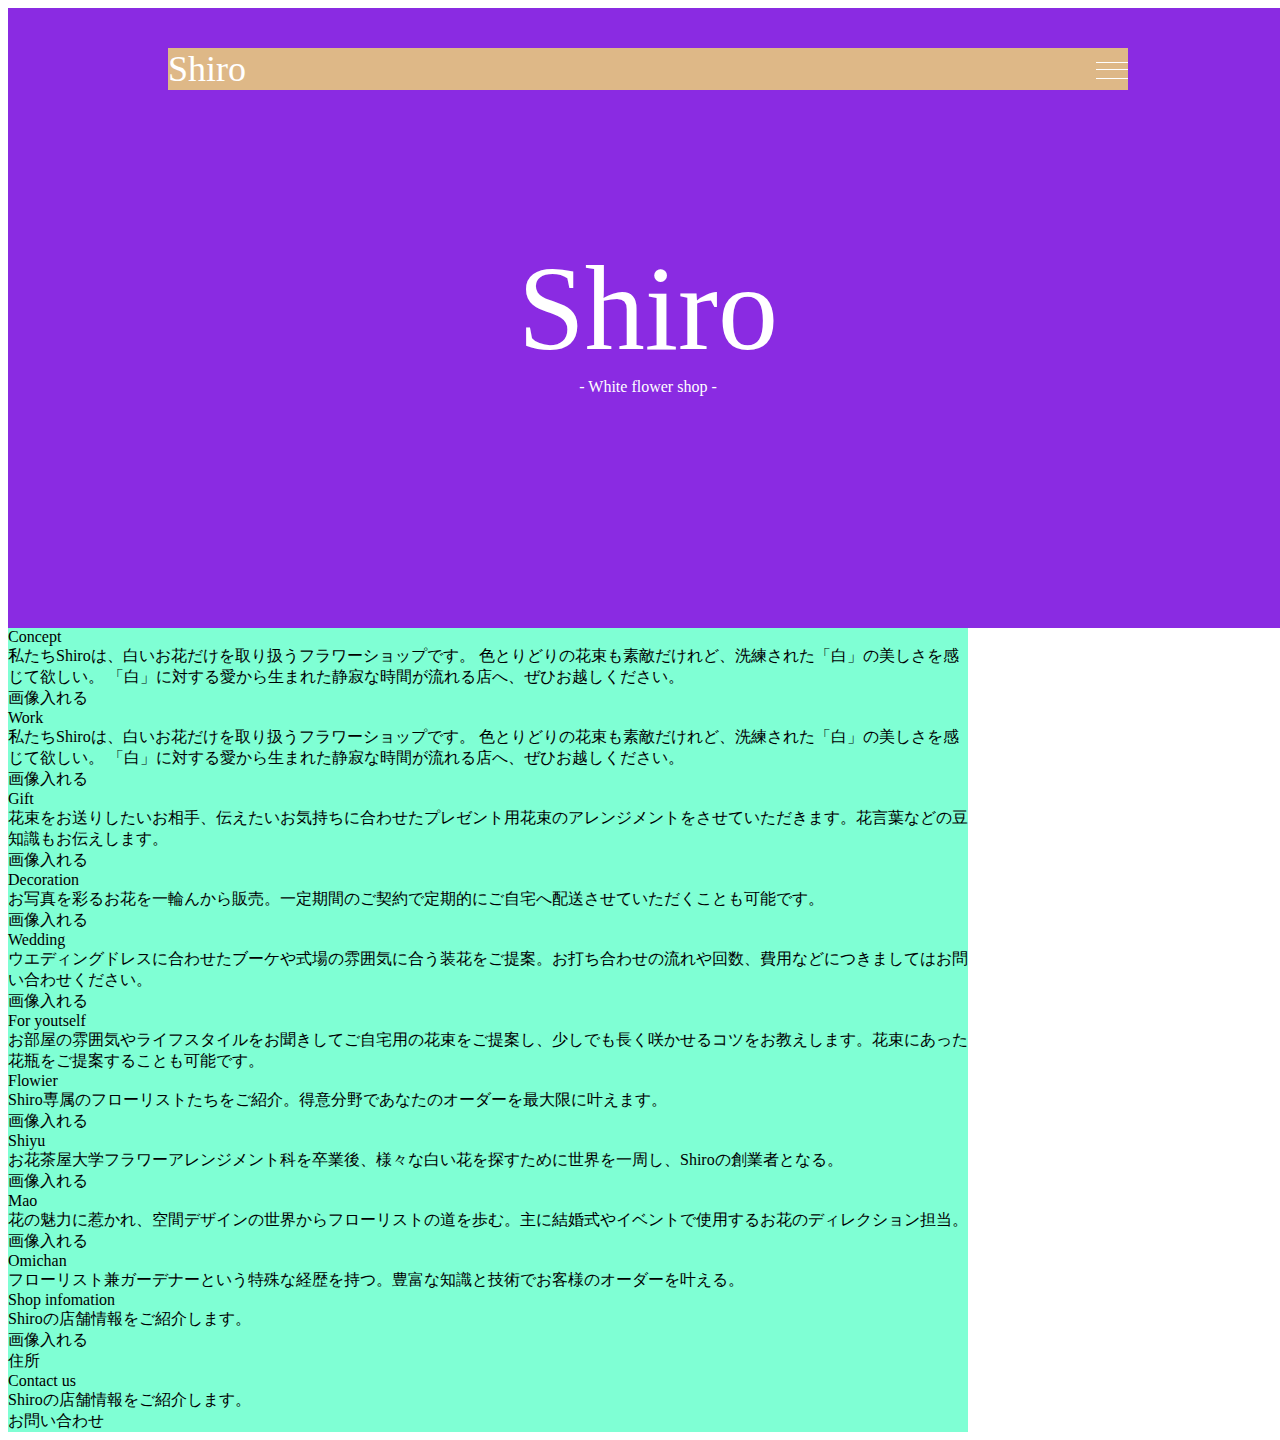
==== web_design_210320/index.html @ e484eb66 "commit" ====
<!DOCTYPE html>
<html lang="ja">
<head>
  <meta charset="UTF-8">
  <meta http-equiv="X-UA-Compatible" content="IE=edge">
  <meta name="viewport" content="width=device-width, initial-scale=1.0">
  <link rel="stylesheet" href="index.css">
  <title>white flowershop</title>
</head>
<body>
  <div class="header">
    <div class="header_menu">
      <div class="menu_logo">Shiro</div>
      <div class="menu_hamburger_menu">
        <span class="hamburger_menu_line"></span>
      </div>
    </div>
    
    <div class="header_title">
      Shiro
    </div>
    <div class="header_subtitle">
      - White flower shop -
    </div>
  </div>

  <div class="contents">

    <div class="content">
      <div class="concept">
        <div class="concept_title">
          Concept
        </div>
        <div class="concept_info">
          私たちShiroは、白いお花だけを取り扱うフラワーショップです。
          色とりどりの花束も素敵だけれど、洗練された「白」の美しさを感じて欲しい。
          「白」に対する愛から生まれた静寂な時間が流れる店へ、ぜひお越しください。
        </div>
        <div class="concept_image">
          画像入れる
        </div>
      </div>
    </div>

    <div class="content">
      <div class="work">
        <div class="work_title">
          Work
        </div>
        <div class="work_info">
          私たちShiroは、白いお花だけを取り扱うフラワーショップです。
          色とりどりの花束も素敵だけれど、洗練された「白」の美しさを感じて欲しい。
          「白」に対する愛から生まれた静寂な時間が流れる店へ、ぜひお越しください。
        </div>

        <div class="work_content">
          <div class="work_content_image">
            画像入れる
          </div>
          <div class="work_content_title">
            Gift
          </div>
          <div class="work content_info">
            花束をお送りしたいお相手、伝えたいお気持ちに合わせたプレゼント用花束のアレンジメントをさせていただきます。花言葉などの豆知識もお伝えします。
          </div>
        </div>

        <div class="work_content">
          <div class="work_content_image">
            画像入れる
          </div>
          <div class="work_content_title">
            Decoration
          </div>
          <div class="work content_info">
            お写真を彩るお花を一輪んから販売。一定期間のご契約で定期的にご自宅へ配送させていただくことも可能です。
          </div>
        </div>

        <div class="work_content">
          <div class="work_content_image">
            画像入れる
          </div>
          <div class="work_content_title">
            Wedding
          </div>
          <div class="work content_info">
            ウエディングドレスに合わせたブーケや式場の雰囲気に合う装花をご提案。お打ち合わせの流れや回数、費用などにつきましてはお問い合わせください。
          </div>
        </div>

        <div class="work_content">
          <div class="work_content_image">
            画像入れる
          </div>
          <div class="work_content_title">
            For youtself
          </div>
          <div class="work content_info">
             お部屋の雰囲気やライフスタイルをお聞きしてご自宅用の花束をご提案し、少しでも長く咲かせるコツをお教えします。花束にあった花瓶をご提案することも可能です。
          </div>
        </div>

      </div>
    </div>

    <div class="content">
      <div class="florist">
        <div class="florist_title">
          Flowier
        </div>
        <div class="florist_info">
          Shiro専属のフローリストたちをご紹介。得意分野であなたのオーダーを最大限に叶えます。

        <div class="florist_content">
          <div class="florist_content_image">
            画像入れる
          </div>
          <div class="florist_content_name">
            Shiyu
          </div>
          <div class="florist_content_info">
            お花茶屋大学フラワーアレンジメント科を卒業後、様々な白い花を探すために世界を一周し、Shiroの創業者となる。
          </div>
        </div>

        <div class="florist_content">
          <div class="florist_content_image">
            画像入れる
          </div>
          <div class="florist_content_name">
            Mao
          </div>
          <div class="florist_content_info">
            花の魅力に惹かれ、空間デザインの世界からフローリストの道を歩む。主に結婚式やイベントで使用するお花のディレクション担当。
          </div>
        </div>

        <div class="florist_content">
          <div class="florist_content_image">
            画像入れる
          </div>
          <div class="florist_content_name">
            Omichan
          </div>
          <div class="florist_content_info">
             フローリスト兼ガーデナーという特殊な経歴を持つ。豊富な知識と技術でお客様のオーダーを叶える。
          </div>
        </div>

      </div>
    </div>

    <div class="content">
      <div class="shop_infomation">
        <div class="shop_infomation_title">
          Shop infomation
        </div>
        <div class="shop_infomation_info">
          Shiroの店舗情報をご紹介します。
        </div>
        <div class="shop_infomaiton_image">
          画像入れる
        </div>
        <div class="shop_infomation_data">
          住所
        </div>
      </div>
    </div>

    <div class="content">
      <div class="contact">
        <div class="contact_title">
          Contact us
        </div>
        <div class="contact_info">
          Shiroの店舗情報をご紹介します。
        </div>
        <div class="contact_btn">
          お問い合わせ
        </div>
      </div>
    </div>

  </div>
  
</body>
</html>
---- web_design_210320/index.css ----
body{}

/* ヘッダー部分 */
.header{
  width :1280px;
  height: 620px;
  background-color: blueviolet;
  display: flex;
  justify-content: center;
  align-items: center;
  flex-direction: column;

  position: relative;

  color:#ffffff;
}
.header_menu{
  background-color: burlywood;
  width: 960px;
  font-size: 36px;
  justify-content: space-between;

  position: absolute;
  top: 40px;
  left: 160px;
}

.hamburger_menu_line,
.hamburger_menu_line::before,
.hamburger_menu_line::after {
  position: absolute; 
  right: 0; 
  display: block;
  width: 32px;
  height: 1px;
  background: #fff;
}

.hamburger_menu_line::before,
.hamburger_menu_line::after {
  content: "";
}

.hamburger_menu_line {
  top: 50%;
}

.hamburger_menu_line::before {
  top: calc(50% - 8px);
}

.hamburger_menu_line::after {
  top: calc(50% + 8px);
}


.header_title{
  font-size: 120px;
}
.header_subtitle{
  font-size: 16px;
}




.contents{
}
.content{
  width: 960px;
  background-color: aquamarine;
}
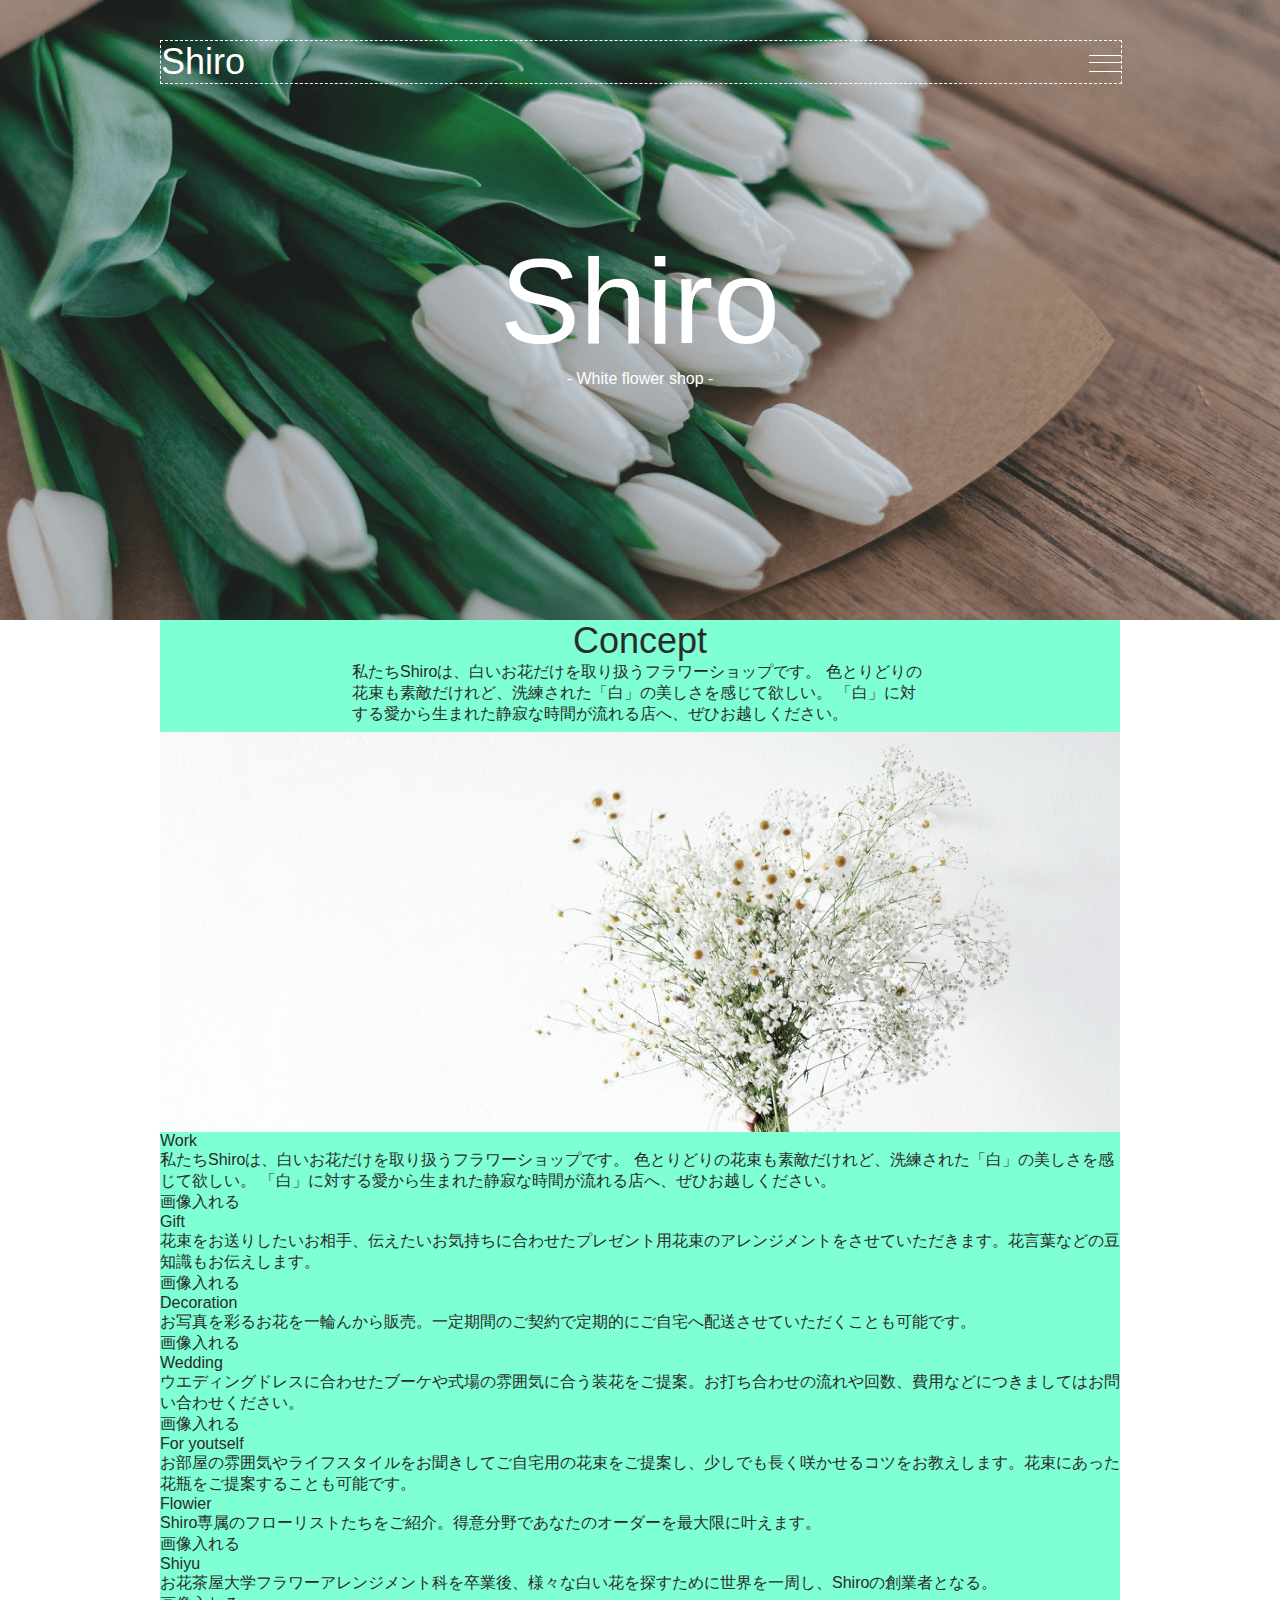
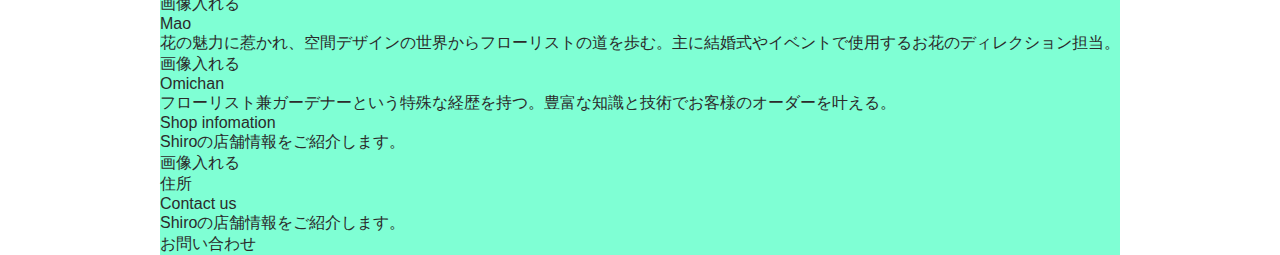
==== commit 1fc3f92e: "commit" ====
--- a/web_design_210320/index.html
+++ b/web_design_210320/index.html
@@ -37,7 +37,6 @@
           「白」に対する愛から生まれた静寂な時間が流れる店へ、ぜひお越しください。
         </div>
         <div class="concept_image">
-          画像入れる
         </div>
       </div>
     </div>
--- a/web_design_210320/index.css
+++ b/web_design_210320/index.css
@@ -1,10 +1,33 @@
-body{}
+/* リセットCSS */
+body {
+  margin: 0;
+  font-family: sans-serif;
+  font-size: 16px;
+  color: #2b2b2b;
+}
+
+h1, h2, h3, p {
+  margin: 0;
+  padding: 0;
+}
+
+a {
+  color: #2b2b2b;
+  text-decoration: none;
+}
+
+
+body{
+  width: 1280px;
+}
+
+
 
 /* ヘッダー部分 */
 .header{
   width :1280px;
   height: 620px;
-  background-color: blueviolet;
+  background-image: url(image/header.png);
   display: flex;
   justify-content: center;
   align-items: center;
@@ -15,10 +38,9 @@
   color:#ffffff;
 }
 .header_menu{
-  background-color: burlywood;
   width: 960px;
   font-size: 36px;
-  justify-content: space-between;
+  border: 1px dashed #ffffff;
 
   position: absolute;
   top: 40px;
@@ -63,10 +85,37 @@
 
 
 
-
+/* コンテンツ部 */
 .contents{
+  display: flex;
+  flex-direction: column;
+  align-items: center;
 }
 .content{
   width: 960px;
   background-color: aquamarine;
-}+}
+
+/* concept部 */
+.concept{
+  display: flex;
+  flex-direction: column;
+  justify-content: center;
+  align-items: center;
+  
+}
+.concept_title{
+  font-size: 36px;
+}
+
+.concept_info{
+  font-size: 16px;
+  width: 576px;
+  height: 70px;
+}
+
+.concept_image{
+  background-image: url(image/concept.png);
+  width: 960px;
+  height: 400px;
+}
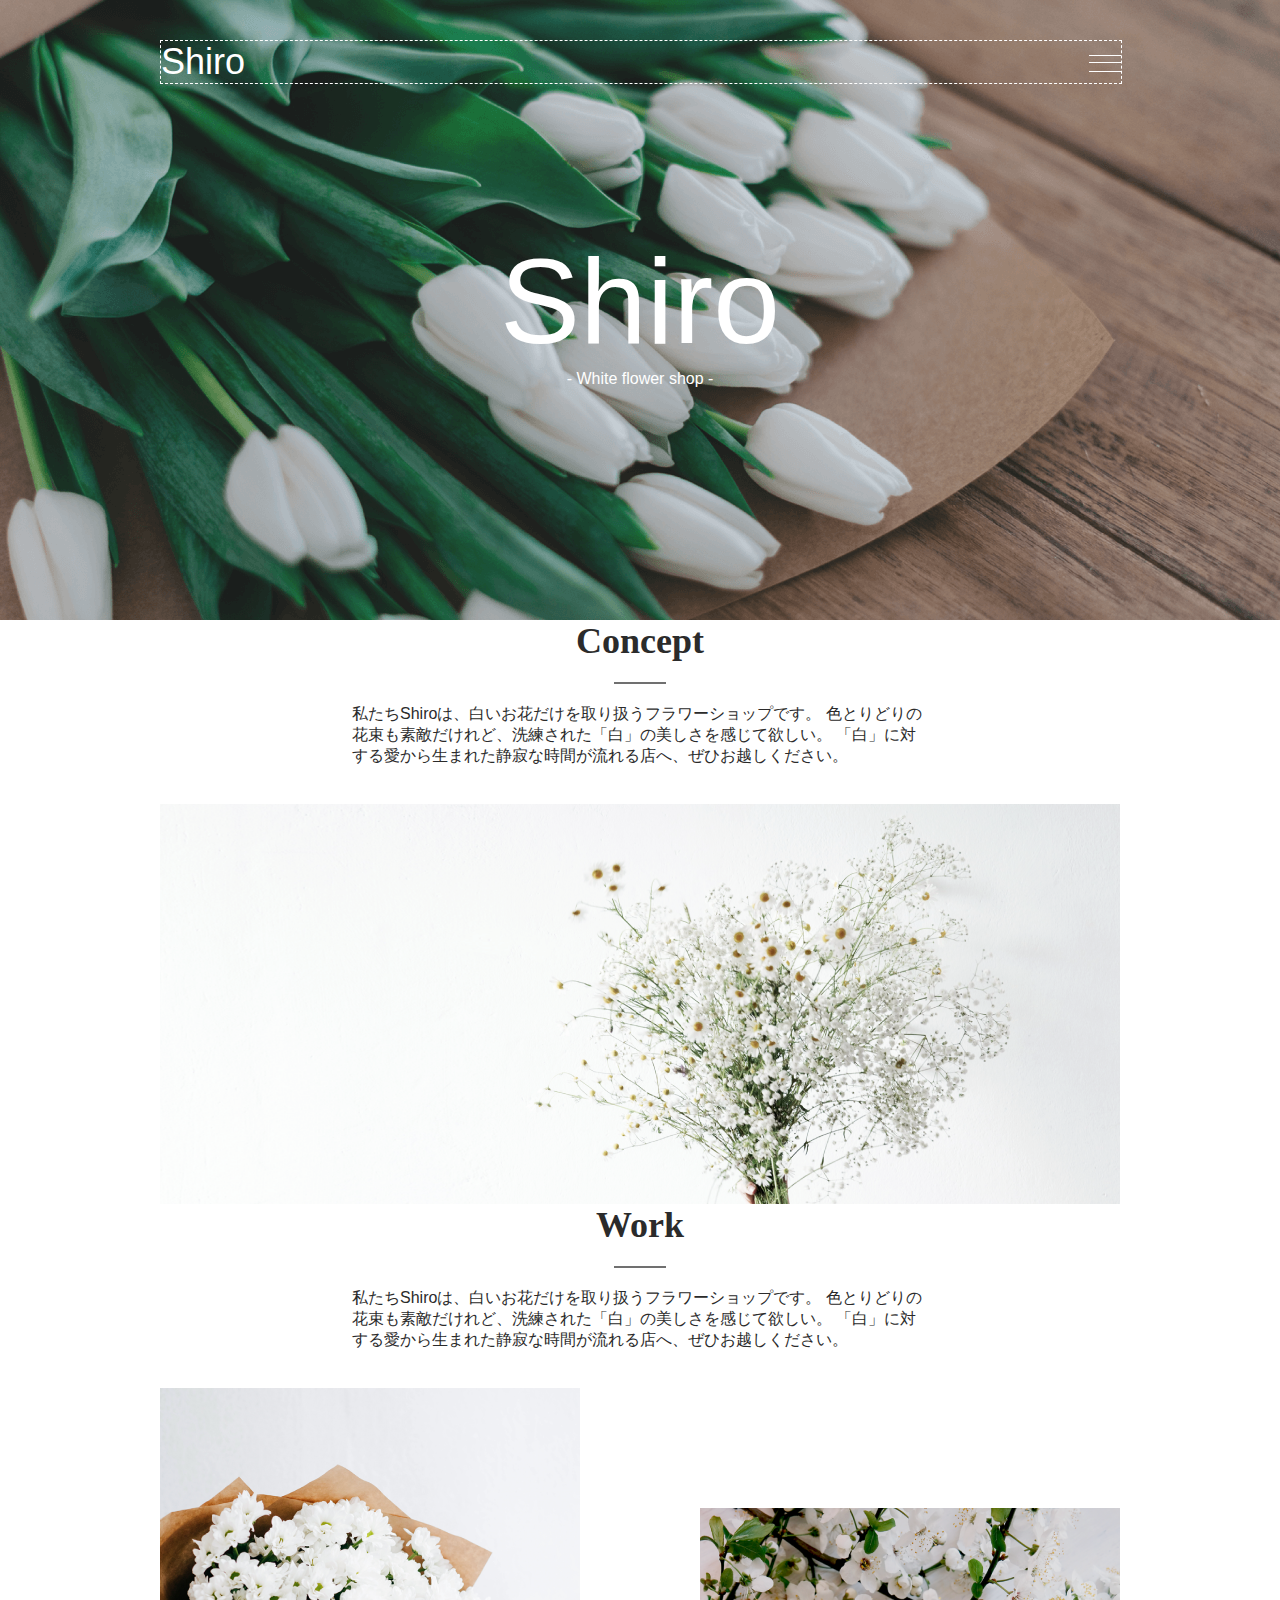
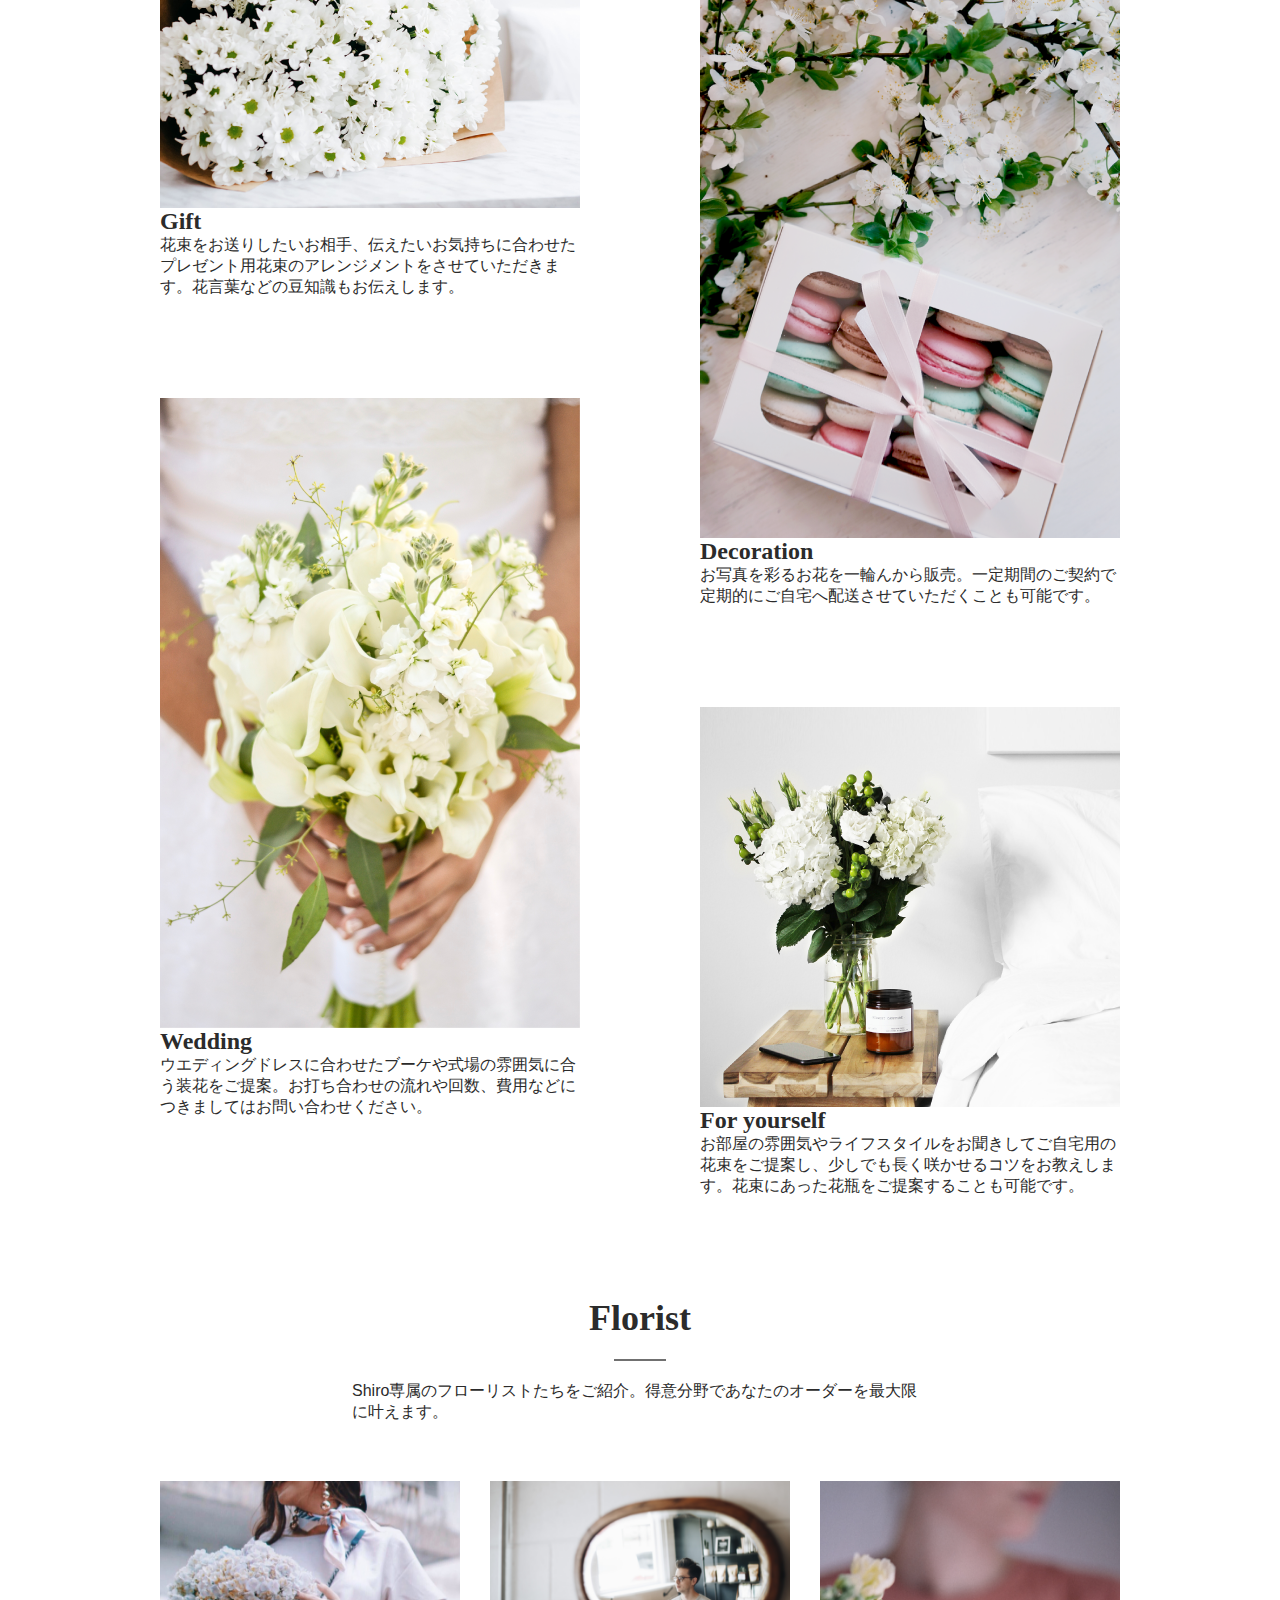
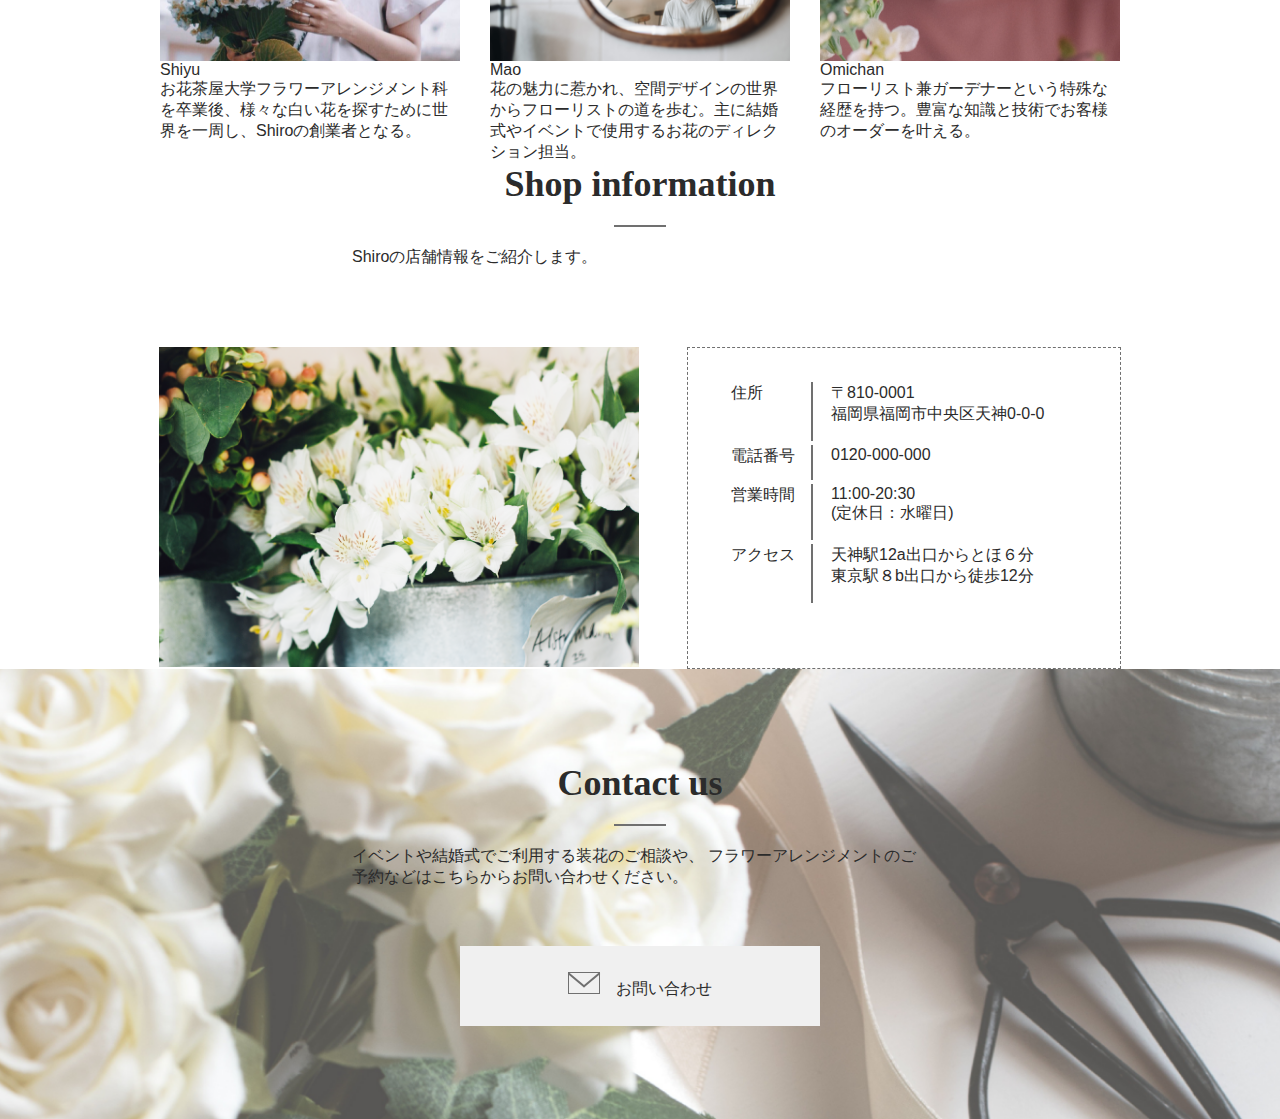
==== commit a39527ff: "commit" ====
--- a/web_design_210320/index.html
+++ b/web_design_210320/index.html
@@ -26,12 +26,15 @@
 
   <div class="contents">
 
-    <div class="content">
-      <div class="concept">
-        <div class="concept_title">
+    <div class="concept">
+      <div class="content">
+        <div class="title">
           Concept
         </div>
-        <div class="concept_info">
+        <div class="border">
+          <!-- 境界のボーダー -->
+        </div>
+        <div class="info">
           私たちShiroは、白いお花だけを取り扱うフラワーショップです。
           色とりどりの花束も素敵だけれど、洗練された「白」の美しさを感じて欲しい。
           「白」に対する愛から生まれた静寂な時間が流れる店へ、ぜひお越しください。
@@ -41,142 +44,216 @@
       </div>
     </div>
 
-    <div class="content">
-      <div class="work">
-        <div class="work_title">
+    <div class="work">
+      <div class="content">
+        <div class="title">
           Work
         </div>
-        <div class="work_info">
+        <div class="border">
+          <!-- 境界のボーダー -->
+        </div>
+        <div class="info">
           私たちShiroは、白いお花だけを取り扱うフラワーショップです。
           色とりどりの花束も素敵だけれど、洗練された「白」の美しさを感じて欲しい。
           「白」に対する愛から生まれた静寂な時間が流れる店へ、ぜひお越しください。
         </div>
 
-        <div class="work_content">
-          <div class="work_content_image">
-            画像入れる
-          </div>
-          <div class="work_content_title">
-            Gift
-          </div>
-          <div class="work content_info">
-            花束をお送りしたいお相手、伝えたいお気持ちに合わせたプレゼント用花束のアレンジメントをさせていただきます。花言葉などの豆知識もお伝えします。
-          </div>
-        </div>
-
-        <div class="work_content">
-          <div class="work_content_image">
-            画像入れる
-          </div>
-          <div class="work_content_title">
-            Decoration
-          </div>
-          <div class="work content_info">
-            お写真を彩るお花を一輪んから販売。一定期間のご契約で定期的にご自宅へ配送させていただくことも可能です。
-          </div>
-        </div>
-
-        <div class="work_content">
-          <div class="work_content_image">
-            画像入れる
-          </div>
-          <div class="work_content_title">
-            Wedding
-          </div>
-          <div class="work content_info">
-            ウエディングドレスに合わせたブーケや式場の雰囲気に合う装花をご提案。お打ち合わせの流れや回数、費用などにつきましてはお問い合わせください。
-          </div>
-        </div>
-
-        <div class="work_content">
-          <div class="work_content_image">
-            画像入れる
-          </div>
-          <div class="work_content_title">
-            For youtself
-          </div>
-          <div class="work content_info">
-             お部屋の雰囲気やライフスタイルをお聞きしてご自宅用の花束をご提案し、少しでも長く咲かせるコツをお教えします。花束にあった花瓶をご提案することも可能です。
-          </div>
-        </div>
-
-      </div>
-    </div>
-
-    <div class="content">
-      <div class="florist">
-        <div class="florist_title">
-          Flowier
-        </div>
-        <div class="florist_info">
+        <div class="work_contents">
+          
+          <div class="work_content_left">
+            <div class="work_content">
+              <div class="work_content_image gift">
+              </div>
+              <div class="work_content_title">
+                Gift
+              </div>
+              <div class="work_content_info">
+                花束をお送りしたいお相手、伝えたいお気持ちに合わせたプレゼント用花束のアレンジメントをさせていただきます。花言葉などの豆知識もお伝えします。
+              </div>
+            </div>
+
+            <div class="work_content">
+              <div class="work_content_image wedding">
+              </div>
+              <div class="work_content_title">
+                Wedding
+              </div>
+              <div class="work_content_info">
+                ウエディングドレスに合わせたブーケや式場の雰囲気に合う装花をご提案。お打ち合わせの流れや回数、費用などにつきましてはお問い合わせください。
+              </div>
+            </div>
+          </div>
+
+          <div class="work_content_right">
+            <div class="work_content">
+              <div class="work_content_image decoration">
+              </div>
+              <div class="work_content_title">
+                Decoration
+              </div>
+              <div class="work_content_info">
+                お写真を彩るお花を一輪んから販売。一定期間のご契約で定期的にご自宅へ配送させていただくことも可能です。
+              </div>
+            </div>
+            
+            <div class="work_content">
+              <div class="work_content_image for_yourself">
+              </div>
+              <div class="work_content_title">
+                For yourself
+              </div>
+              <div class="work_content_info">
+                お部屋の雰囲気やライフスタイルをお聞きしてご自宅用の花束をご提案し、少しでも長く咲かせるコツをお教えします。花束にあった花瓶をご提案することも可能です。
+              </div>
+            </div>
+          </div>
+
+        </div>
+
+      </div>
+    </div>
+
+    <div class="florist">
+      <div class="content">
+        <div class="title">
+          Florist
+        </div>
+        <div class="border">
+          <!-- 境界のボーダー -->
+        </div>
+        <div class="info">
           Shiro専属のフローリストたちをご紹介。得意分野であなたのオーダーを最大限に叶えます。
-
-        <div class="florist_content">
-          <div class="florist_content_image">
-            画像入れる
-          </div>
-          <div class="florist_content_name">
-            Shiyu
-          </div>
-          <div class="florist_content_info">
-            お花茶屋大学フラワーアレンジメント科を卒業後、様々な白い花を探すために世界を一周し、Shiroの創業者となる。
-          </div>
-        </div>
-
-        <div class="florist_content">
-          <div class="florist_content_image">
-            画像入れる
-          </div>
-          <div class="florist_content_name">
-            Mao
-          </div>
-          <div class="florist_content_info">
-            花の魅力に惹かれ、空間デザインの世界からフローリストの道を歩む。主に結婚式やイベントで使用するお花のディレクション担当。
-          </div>
-        </div>
-
-        <div class="florist_content">
-          <div class="florist_content_image">
-            画像入れる
-          </div>
-          <div class="florist_content_name">
-            Omichan
-          </div>
-          <div class="florist_content_info">
-             フローリスト兼ガーデナーという特殊な経歴を持つ。豊富な知識と技術でお客様のオーダーを叶える。
-          </div>
-        </div>
-
-      </div>
-    </div>
-
-    <div class="content">
-      <div class="shop_infomation">
-        <div class="shop_infomation_title">
-          Shop infomation
-        </div>
-        <div class="shop_infomation_info">
+        </div>
+
+        <div class="florist_contents">
+          
+          <div class="florist_content">
+            <div class="florist_content_image shiyu">
+            
+            </div>
+            <div class="florist_content_name">
+              Shiyu
+            </div>
+            <div class="florist_content_info">
+              お花茶屋大学フラワーアレンジメント科を卒業後、様々な白い花を探すために世界を一周し、Shiroの創業者となる。
+            </div>
+          </div>
+
+          <div class="florist_content_mao">
+            <div class="florist_content_image mao">
+            
+            </div>
+            <div class="florist_content_name">
+              Mao
+            </div>
+            <div class="florist_content_info">
+              花の魅力に惹かれ、空間デザインの世界からフローリストの道を歩む。主に結婚式やイベントで使用するお花のディレクション担当。
+            </div>
+          </div>
+
+          <div class="florist_content">
+            <div class="florist_content_image omichan">
+            
+            </div>
+            <div class="florist_content_name">
+              Omichan
+            </div>
+            <div class="florist_content_info">
+              フローリスト兼ガーデナーという特殊な経歴を持つ。豊富な知識と技術でお客様のオーダーを叶える。
+            </div>
+          </div>
+
+        </div>
+
+      </div>
+    </div>
+
+    <div class="shop_information">
+      <div class="content">
+        <div class="title">
+          Shop information
+        </div>
+        <div class="border">
+          <!-- 境界のボーダー -->
+        </div>
+        <div class="info">
           Shiroの店舗情報をご紹介します。
         </div>
-        <div class="shop_infomaiton_image">
-          画像入れる
-        </div>
-        <div class="shop_infomation_data">
-          住所
-        </div>
-      </div>
-    </div>
-
-    <div class="content">
-      <div class="contact">
-        <div class="contact_title">
+
+        <div class="shop_information_content">
+
+          <div class="shop_information_image">
+          </div>
+
+          <div class="shop_information_data">
+            <table>
+
+              <tbody>
+                <tr class="data_row">
+                  <td class="data_left">住所</td>
+                  <td class="data_right">
+                    〒810-0001<br>
+                    福岡県福岡市中央区天神0-0-0
+                  </td>
+                </tr>
+
+                <tr></tr>
+
+              
+                <tr class="data_row">
+                  <td class="data_left">電話番号</td>
+                  <td class="data_right">0120-000-000</td>
+                </tr>
+              
+                <tr></tr>
+              
+                <tr class="data_row">
+                  <td class="data_left">営業時間</td>
+                  <td class="data_right">
+                    11:00-20:30
+                    <p>
+                      (定休日：水曜日)
+                    </p>
+                  </td>
+                </tr>
+              
+                <tr></tr>
+              
+                <tr class="data_row" >
+                  <td class="data_left">アクセス</td>
+                  <td class="data_right">
+                    天神駅12a出口からとほ６分
+                    <p>
+                      東京駅８b出口から徒歩12分
+                    </p>
+                  </td>
+                </tr>
+              </tbody>
+
+            </table>
+          </div>
+
+        </div>
+
+      </div>
+    </div>
+
+    <div class="contact">
+      <div class="content contact_bg_image">
+        <div class="title">
           Contact us
         </div>
-        <div class="contact_info">
-          Shiroの店舗情報をご紹介します。
+        <div class="border">
+          <!-- 境界のボーダー -->
+        </div>
+        <div class="info">
+          イベントや結婚式でご利用する装花のご相談や、
+          フラワーアレンジメントのご予約などはこちらからお問い合わせください。
         </div>
         <div class="contact_btn">
-          お問い合わせ
+          <p class="contact_btn_text">
+            <span class="mail_icon"><span class="mail_icon_line"></span>お問い合わせ
+          </p>
         </div>
       </div>
     </div>
--- a/web_design_210320/index.css
+++ b/web_design_210320/index.css
@@ -92,26 +92,37 @@
   align-items: center;
 }
 .content{
-  width: 960px;
-  background-color: aquamarine;
+  /* width: 960px;
+  background-color: aquamarine; */
 }
 
 /* concept部 */
-.concept{
+.content{
   display: flex;
   flex-direction: column;
   justify-content: center;
   align-items: center;
   
-}
-.concept_title{
+  width: 960px;
+  /* background-color: aquamarine; */
+}
+.title{
   font-size: 36px;
-}
-
-.concept_info{
+  font-family: poppins;
+  font-weight: bold;
+}
+
+.border{
+  margin: 20px;
+  width: 50px;
+  border: 1px solid #707070 ;
+}
+
+.info{
   font-size: 16px;
   width: 576px;
   height: 70px;
+  margin-bottom: 30px;
 }
 
 .concept_image{
@@ -119,3 +130,165 @@
   width: 960px;
   height: 400px;
 }
+
+
+/* work_contents部 */
+.work_contents{
+  display: flex;
+  justify-content: space-between;
+}
+
+.work_content{
+  width: 420px;
+  margin-bottom: 100px;
+}
+
+.work_content_title{
+  font-size: 24px;
+  font-family: poppins;
+  font-weight: bold;
+}
+
+.gift{
+  background-image: url(image/work_gift.png);
+  width: 420px;
+  height: 420px;
+}
+.wedding{
+  background-image: url(image/work_wedding.png);
+  width: 420px;
+  height: 630px;
+}
+.decoration{
+  background-image: url(image/work_decoretion.png);
+  width: 420px;
+  height: 630px;
+}
+.for_yourself{
+  background-image: url(image/work_for_yourself.png);
+  width: 420px;
+  height: 400px;
+}
+
+.work_content_left{
+  margin-right: 120px;
+}
+.work_content_right{
+  margin: 120px 0 auto auto;
+}
+
+
+/* florist部 */
+
+.florist_contents{
+  display: flex;
+  justify-content: space-between;
+}
+
+.florist_content{
+  width: 300px;
+}
+.florist_content_mao{
+  width: 300px;
+  margin: auto 30px;
+}
+
+.florist_content_image{
+  width: 300px;
+  height: 180px;
+}
+
+.shiyu{
+  background-image: url(image/florist_shiyu.png);
+}
+.mao{
+  background-image: url(image/florist_mao.png);
+}
+.omichan{
+  background-image: url(image/florist_omichan.png);
+}
+
+
+/* shop_information部 */
+
+.shop_information_content{
+  display: flex;
+  justify-content: space-between;
+}
+
+.shop_information_image{
+  background-image: url(image/shop_information.png);
+  width: 480px;
+  height: 320px;
+  margin-right: 48px;
+}
+
+.shop_information_data{
+  width: calc(432px - 80px);
+  height: calc(320px - 64px);
+  border: 1px dashed #707070;
+  padding: 32px 40px;
+}
+
+.data_row{
+  padding: 100px;
+}
+tr{
+  vertical-align: top;
+}
+/* .datas_row{} */
+.data_left{
+  border-right: 2px solid #707070;
+  padding-right: 16px;
+}
+.data_right{
+  padding-left: 16px;
+  padding-bottom: 16px;
+}
+
+/* contact us 部 */
+.contact_bg_image{
+  background-image: url(image/contact_us.png);
+  width: 1280px;
+  height: 450px;
+  align-content: center;
+}
+
+.contact_btn{
+  background-color:  #f0f0f0;
+  width: 360px;
+  height: 80px;
+  display: flex;
+  justify-content: center;
+  align-items: center;
+}
+.contact_btn_text{
+}
+
+.mail_icon_line{
+  display: inline-block;
+  border: 1px solid #707070;
+  width: 30px;
+  height: 20px;
+  position: relative;
+  margin-right: 16px;
+}
+
+.mail_icon_line::before{
+  content:"";
+  width: 19px;
+  border: 1px solid #707070;
+  position: absolute;
+  left: -3px;
+  top: 6px; 
+  transform: rotate(40deg);
+}
+.mail_icon_line::after{
+  content:"";
+  width: 19px;
+  border: 1px solid #707070;
+  position: absolute;
+  right: -3px;
+  top: 6px; 
+  transform: rotate(320deg);
+}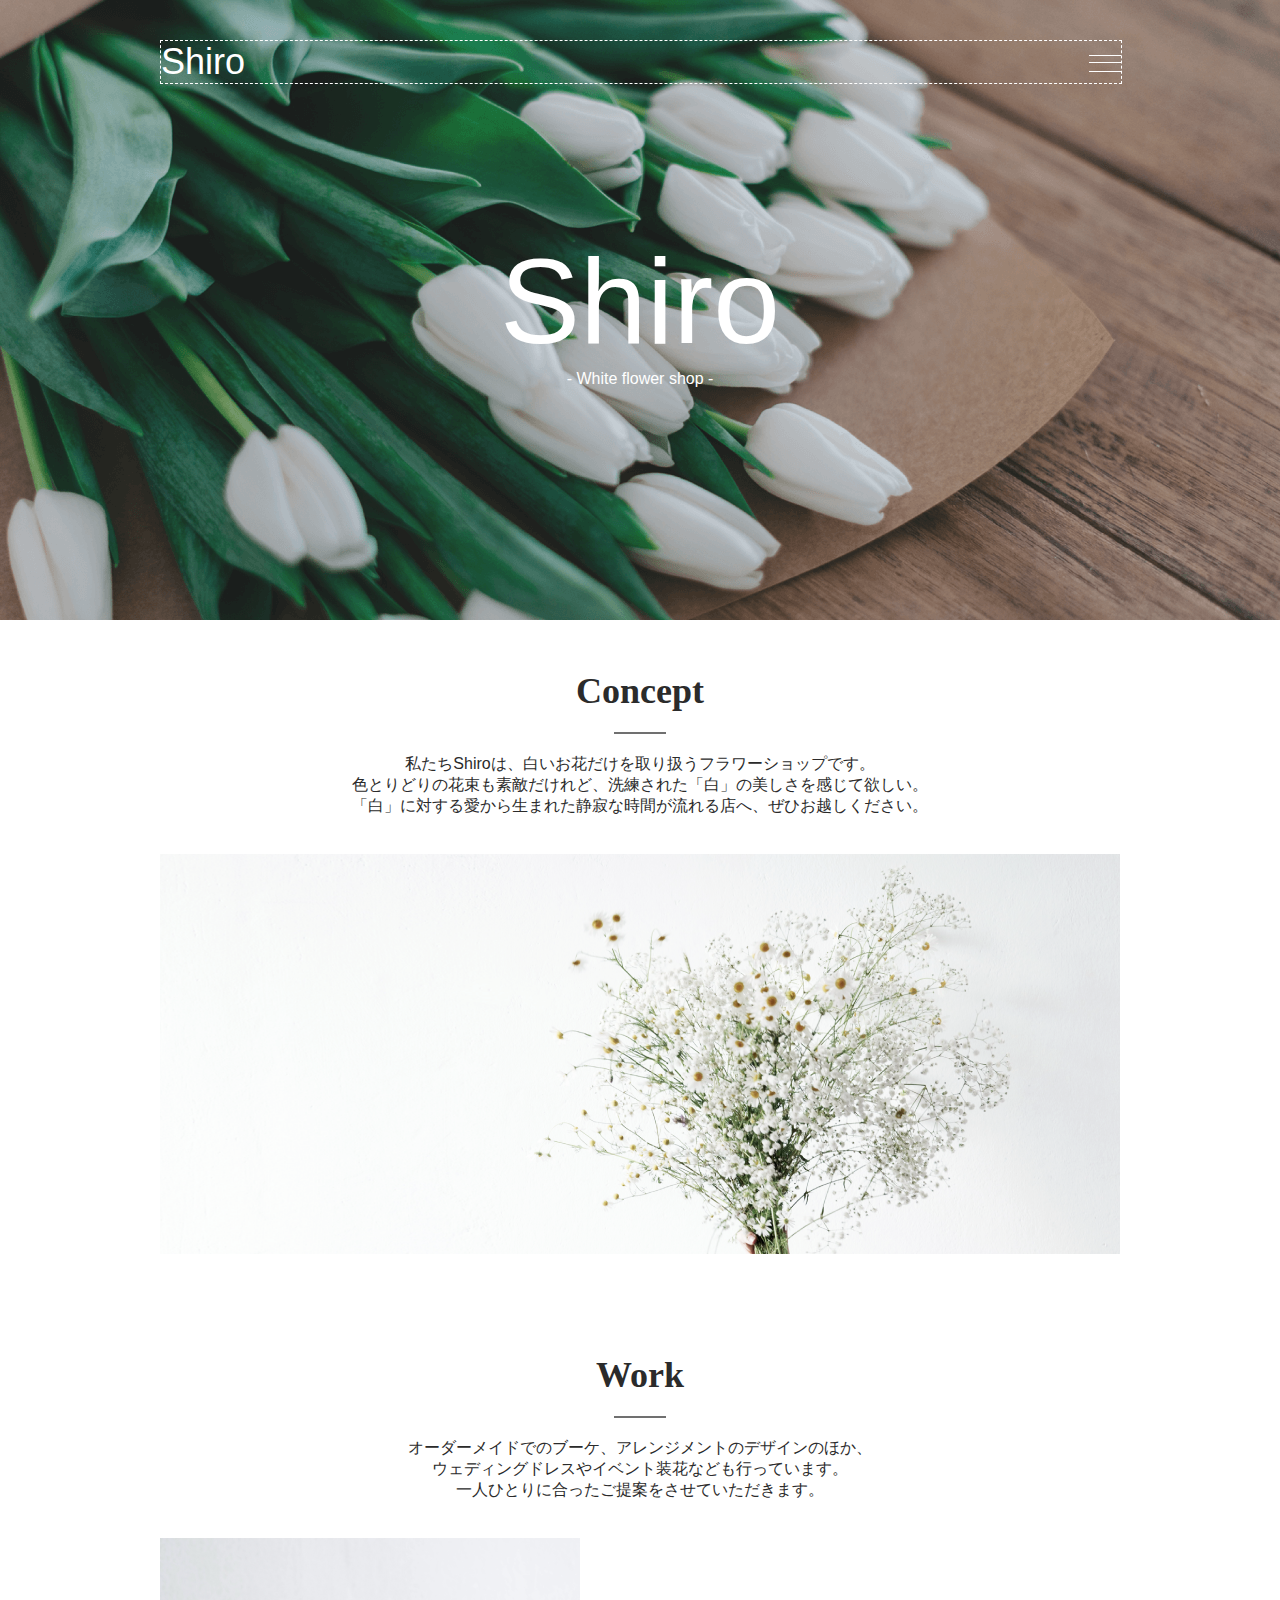
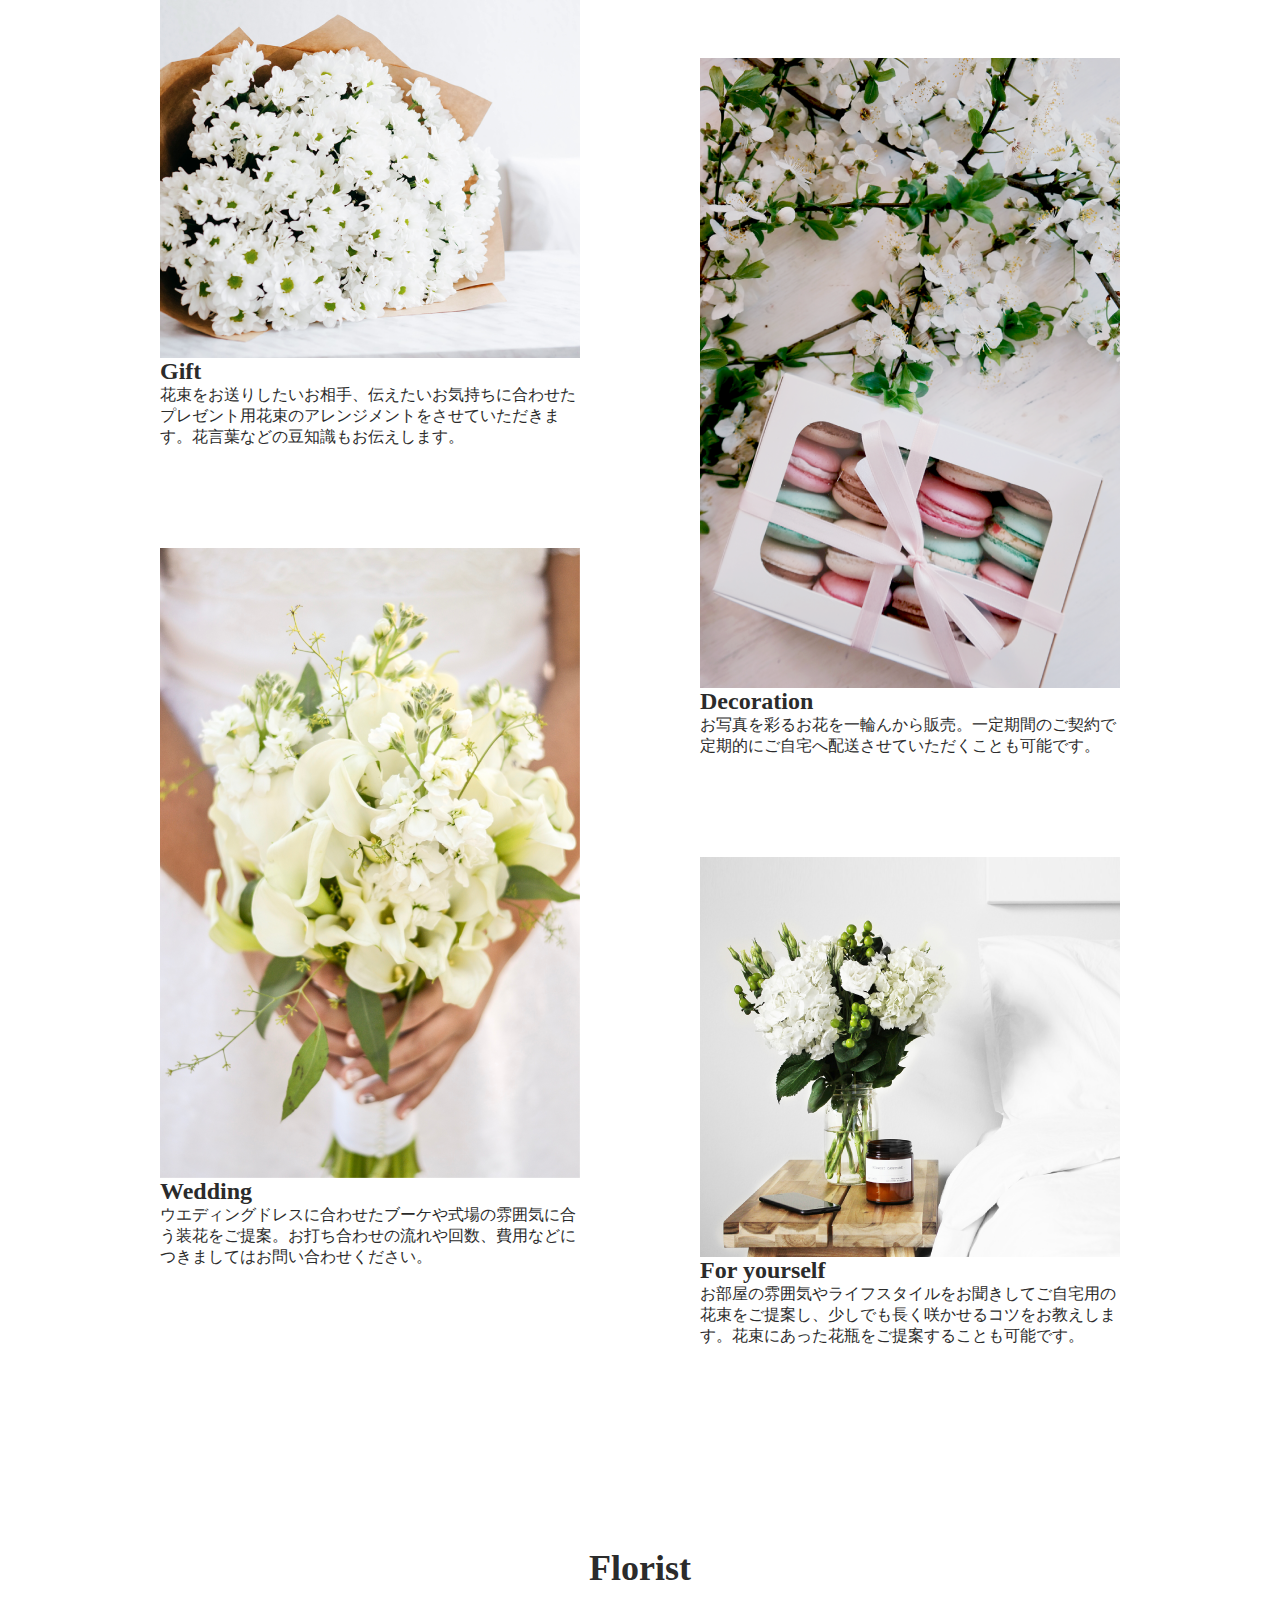
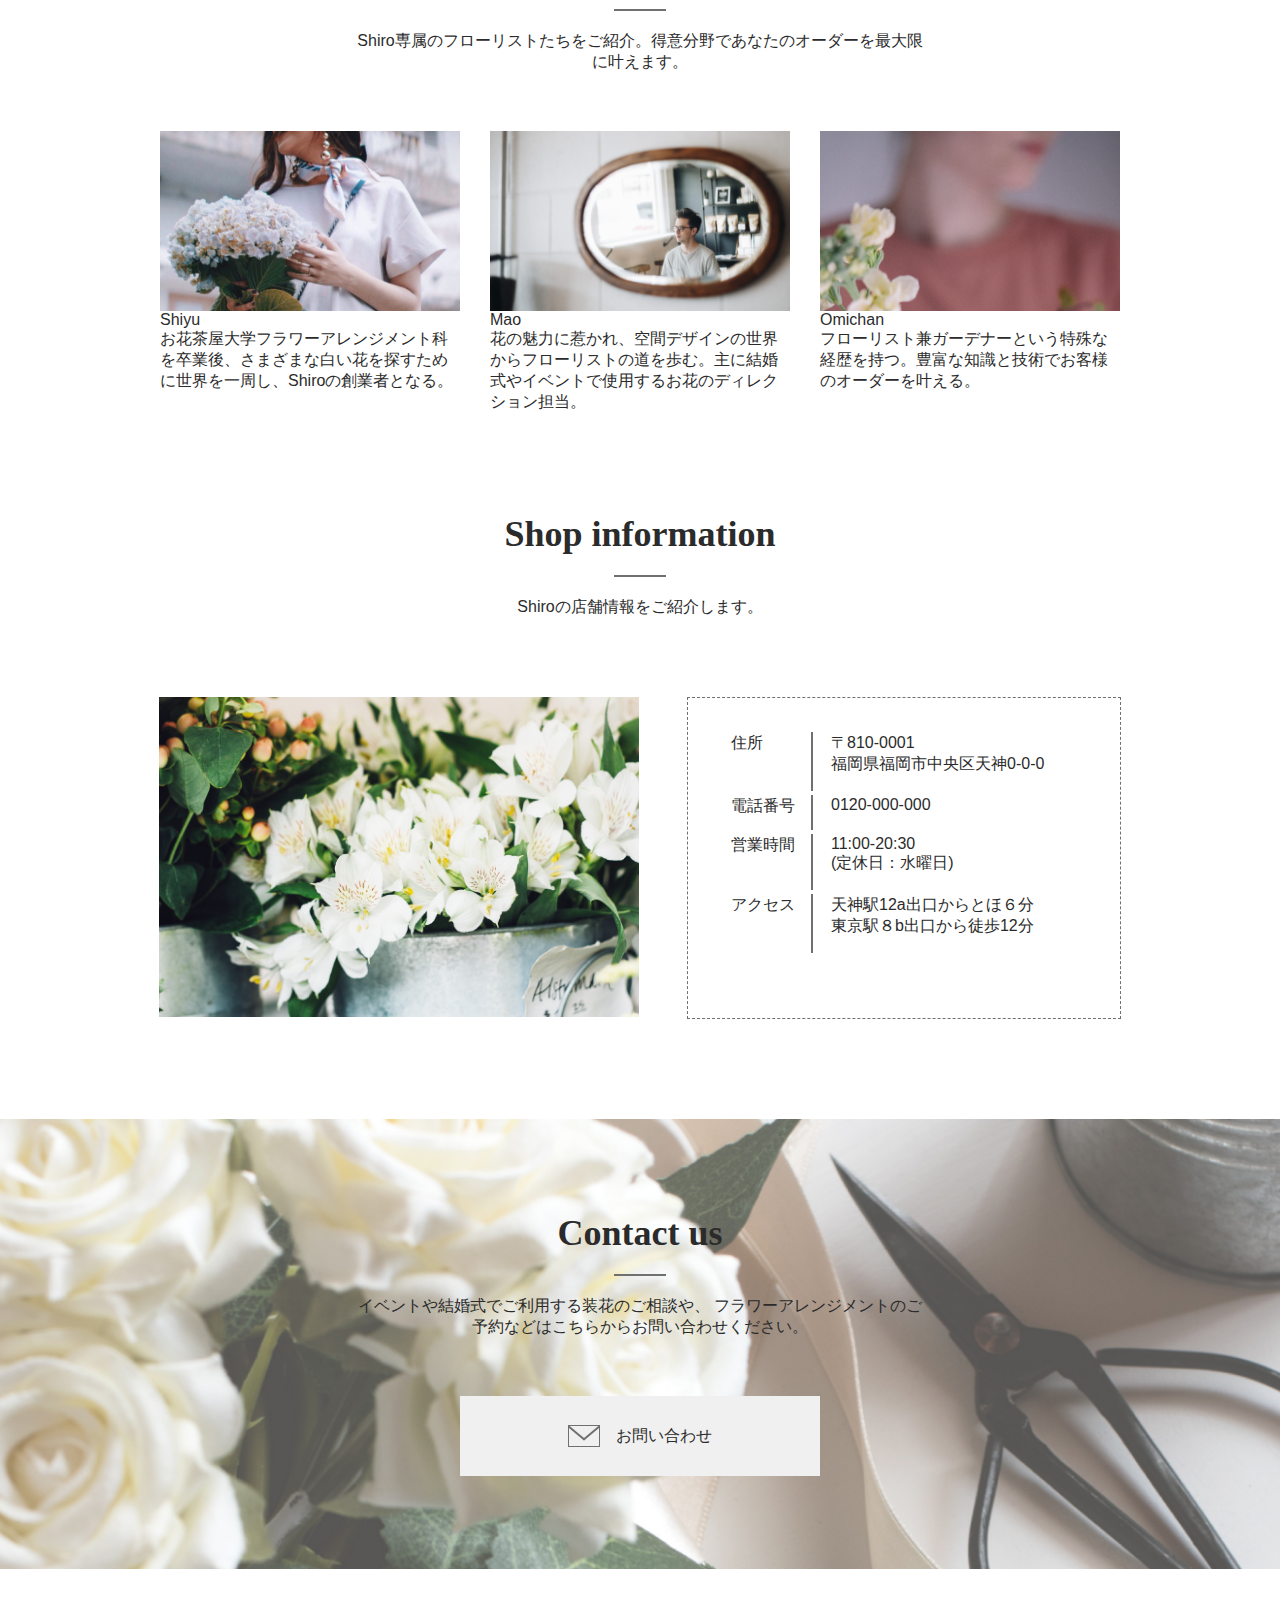
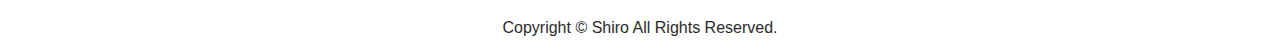
==== commit dd05392d: "commit" ====
--- a/web_design_210320/index.html
+++ b/web_design_210320/index.html
@@ -35,8 +35,8 @@
           <!-- 境界のボーダー -->
         </div>
         <div class="info">
-          私たちShiroは、白いお花だけを取り扱うフラワーショップです。
-          色とりどりの花束も素敵だけれど、洗練された「白」の美しさを感じて欲しい。
+          私たちShiroは、白いお花だけを取り扱うフラワーショップです。<br>
+          色とりどりの花束も素敵だけれど、洗練された「白」の美しさを感じて欲しい。<br>
           「白」に対する愛から生まれた静寂な時間が流れる店へ、ぜひお越しください。
         </div>
         <div class="concept_image">
@@ -53,9 +53,9 @@
           <!-- 境界のボーダー -->
         </div>
         <div class="info">
-          私たちShiroは、白いお花だけを取り扱うフラワーショップです。
-          色とりどりの花束も素敵だけれど、洗練された「白」の美しさを感じて欲しい。
-          「白」に対する愛から生まれた静寂な時間が流れる店へ、ぜひお越しください。
+          オーダーメイドでのブーケ、アレンジメントのデザインのほか、<br>
+          ウェディングドレスやイベント装花なども行っています。<br>
+          一人ひとりに合ったご提案をさせていただきます。
         </div>
 
         <div class="work_contents">
@@ -135,7 +135,7 @@
               Shiyu
             </div>
             <div class="florist_content_info">
-              お花茶屋大学フラワーアレンジメント科を卒業後、様々な白い花を探すために世界を一周し、Shiroの創業者となる。
+              お花茶屋大学フラワーアレンジメント科を卒業後、さまざまな白い花を探すために世界を一周し、Shiroの創業者となる。
             </div>
           </div>
 
@@ -252,13 +252,17 @@
         </div>
         <div class="contact_btn">
           <p class="contact_btn_text">
-            <span class="mail_icon"><span class="mail_icon_line"></span>お問い合わせ
+            <span class="mail_icon"><span class="mail_icon_line"></span><span class="mail_icon_message">お問い合わせ</span>
           </p>
         </div>
       </div>
     </div>
 
   </div>
+
+  <footer>
+    Copyright © Shiro All Rights Reserved.
+  </footer>
   
 </body>
 </html>--- a/web_design_210320/index.css
+++ b/web_design_210320/index.css
@@ -94,6 +94,7 @@
 .content{
   /* width: 960px;
   background-color: aquamarine; */
+  margin: 50px auto;
 }
 
 /* concept部 */
@@ -123,6 +124,7 @@
   width: 576px;
   height: 70px;
   margin-bottom: 30px;
+  text-align: center;
 }
 
 .concept_image{
@@ -251,7 +253,7 @@
   background-image: url(image/contact_us.png);
   width: 1280px;
   height: 450px;
-  align-content: center;
+  
 }
 
 .contact_btn{
@@ -263,6 +265,7 @@
   align-items: center;
 }
 .contact_btn_text{
+  vertical-align: center;
 }
 
 .mail_icon_line{
@@ -272,6 +275,7 @@
   height: 20px;
   position: relative;
   margin-right: 16px;
+  vertical-align: middle;
 }
 
 .mail_icon_line::before{
@@ -291,4 +295,15 @@
   right: -3px;
   top: 6px; 
   transform: rotate(320deg);
+}
+
+.mail_icon_message{
+  display:inline-block;
+  vertical-align: middle;
+}
+
+/* footer部 */
+footer{
+  text-align: center;
+  padding-bottom: 16px;
 }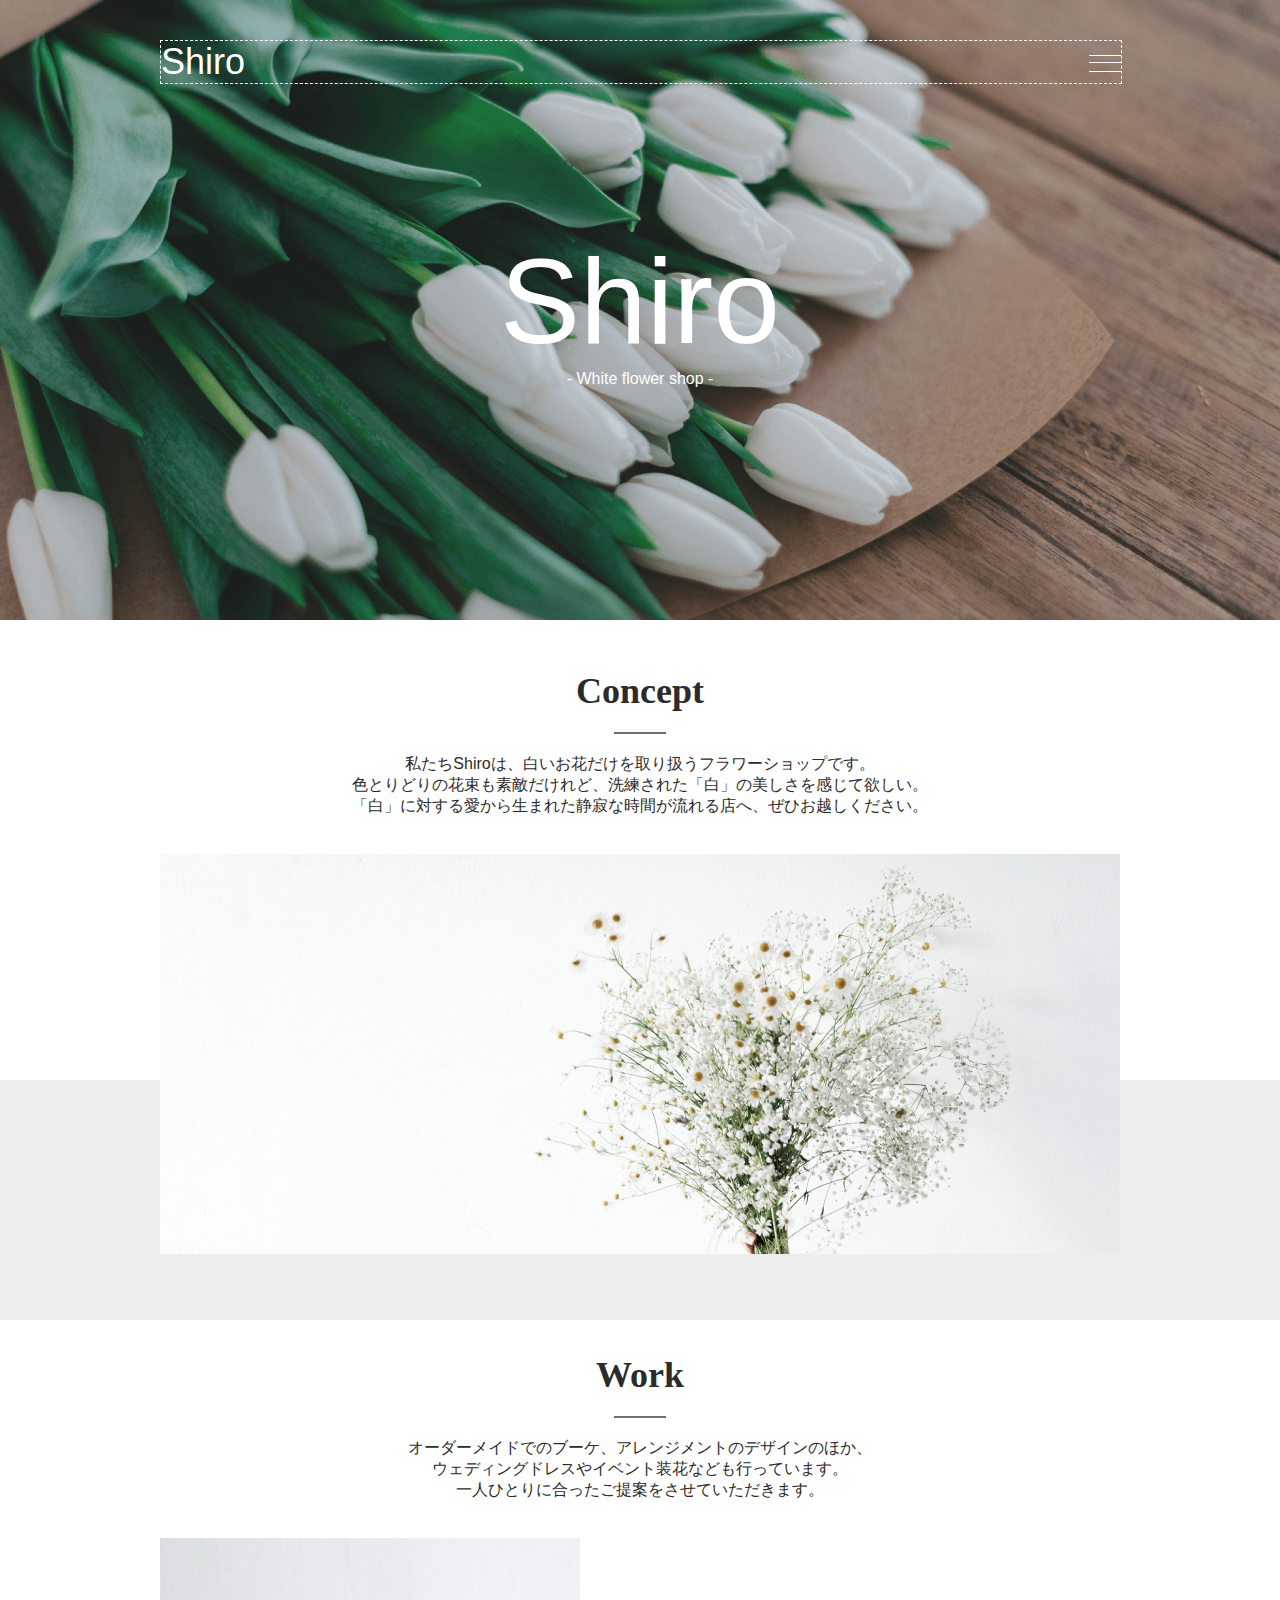
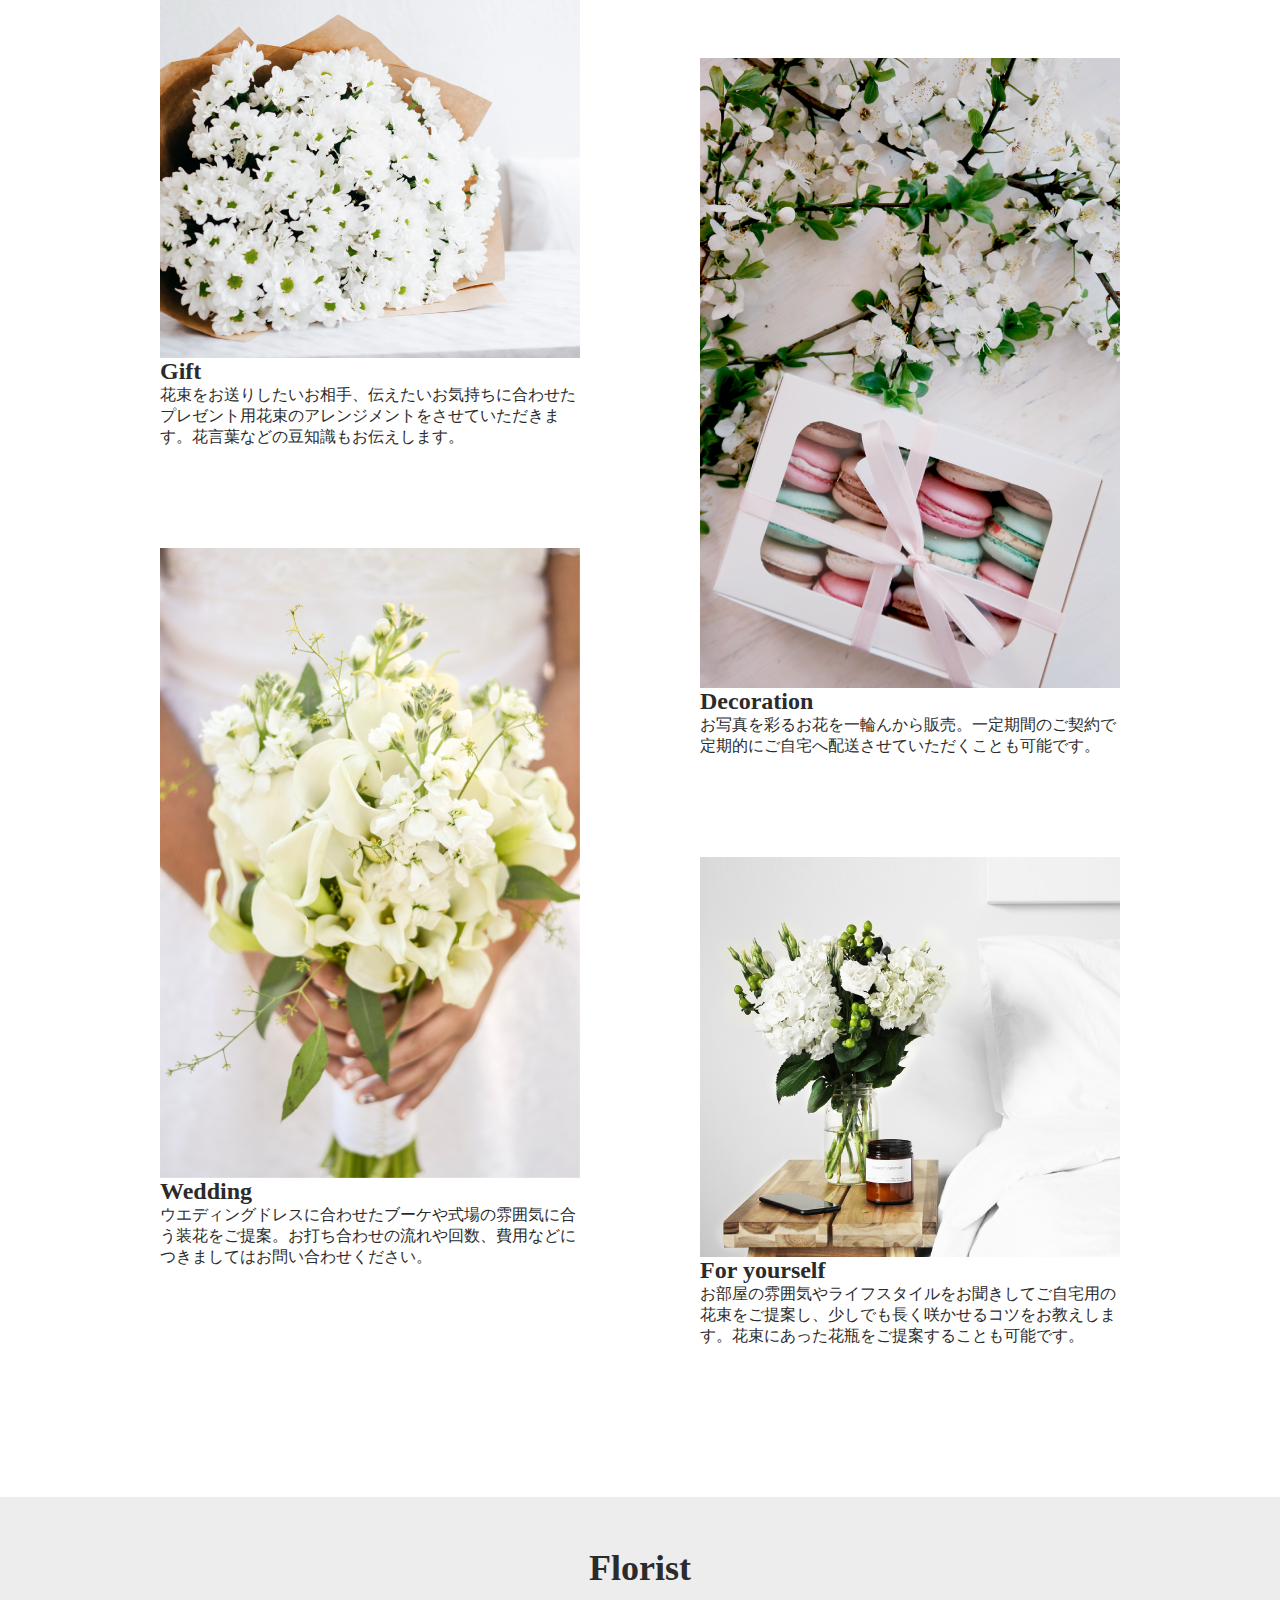
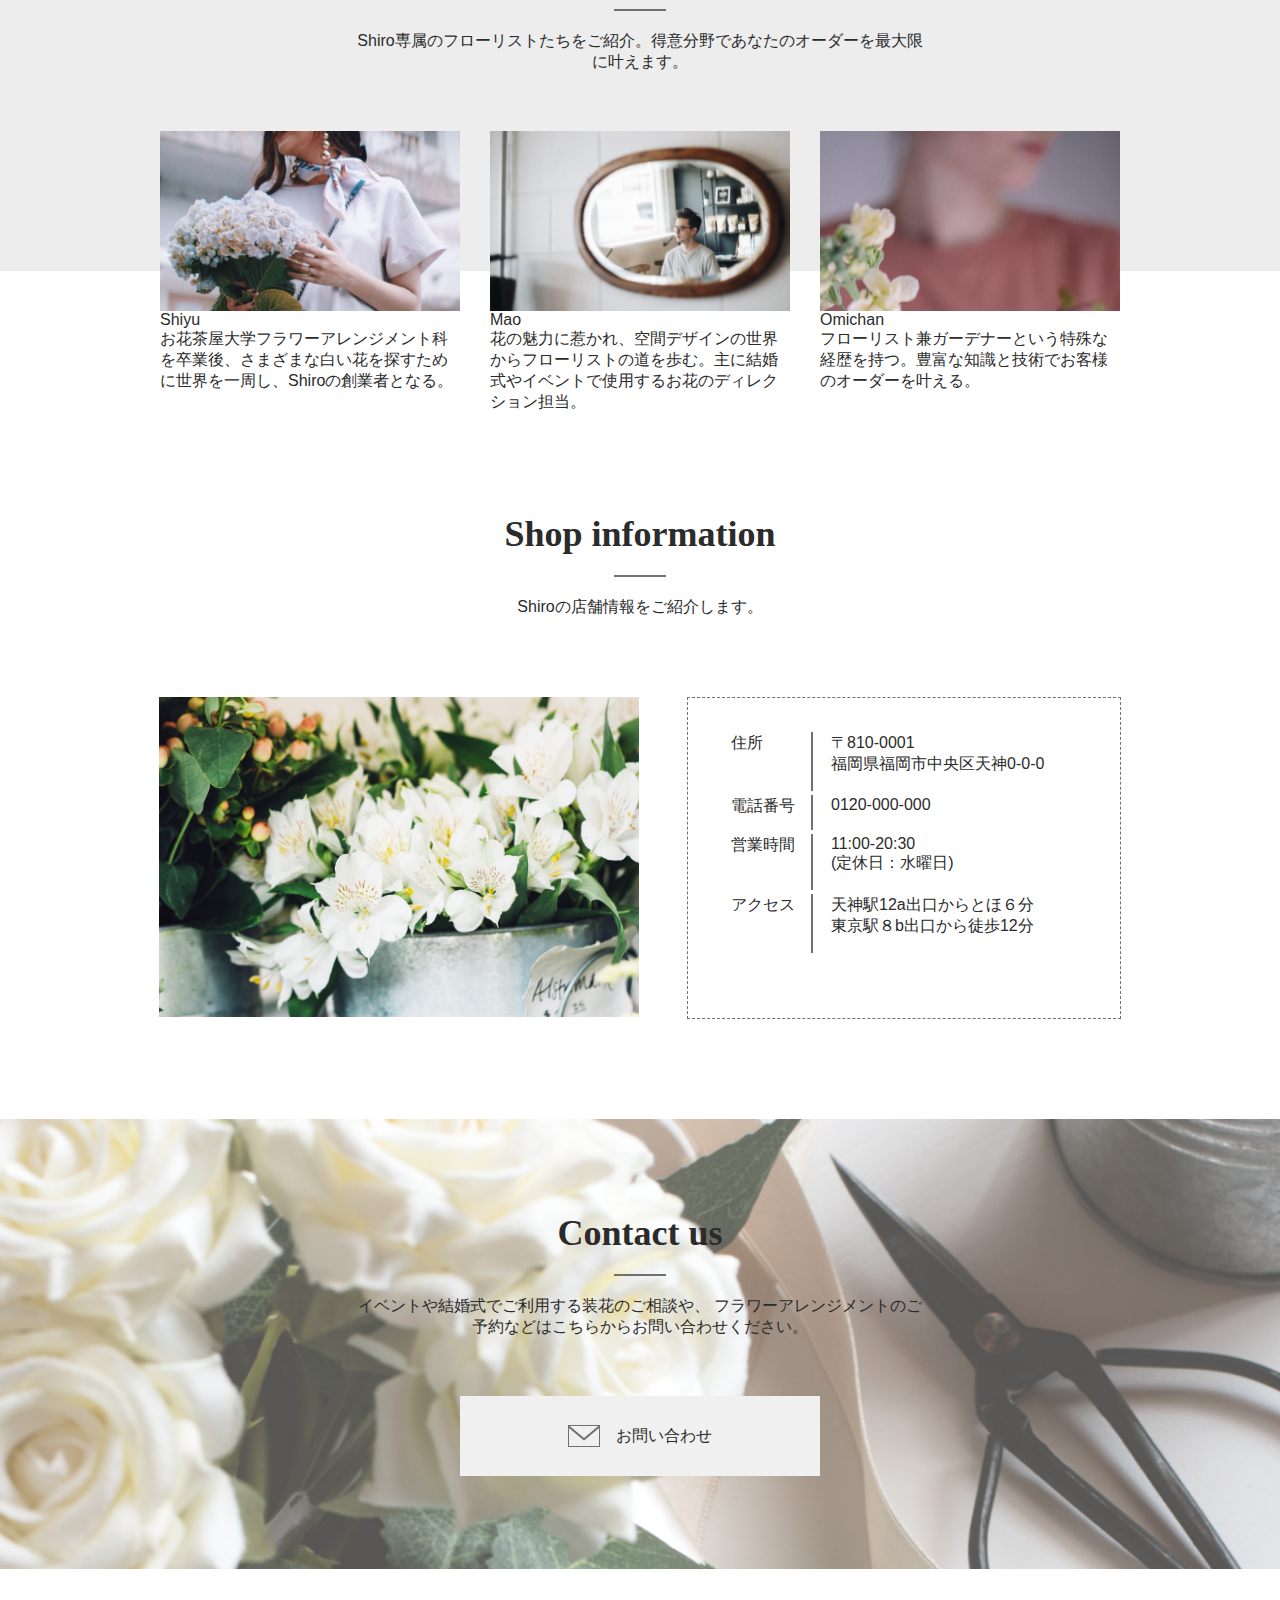
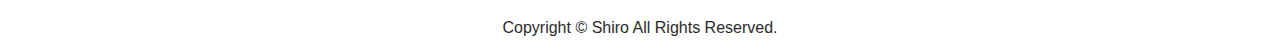
==== commit 1e10fb95: "commit 完成" ====
--- a/web_design_210320/index.html
+++ b/web_design_210320/index.html
@@ -44,7 +44,9 @@
       </div>
     </div>
 
+    
     <div class="work">
+      <div class="work_top"></div>
       <div class="content">
         <div class="title">
           Work
@@ -111,6 +113,7 @@
         </div>
 
       </div>
+      <div class="work_bottom"></div>
     </div>
 
     <div class="florist">
--- a/web_design_210320/index.css
+++ b/web_design_210320/index.css
@@ -179,6 +179,29 @@
   margin: 120px 0 auto auto;
 }
 
+.work_top{
+  width: 1280px;
+  height: 240px;
+  background-color: #ededed;
+
+  position: absolute;
+  left: 0;
+  top : 1080px;
+
+  z-index: -1;
+}
+.work_bottom{
+  width: 1280px;
+  height: 374px;
+  background-color: #ededed;
+
+  position: absolute;
+  left: 0;
+
+  z-index: -1;
+
+}
+
 
 /* florist部 */
 
